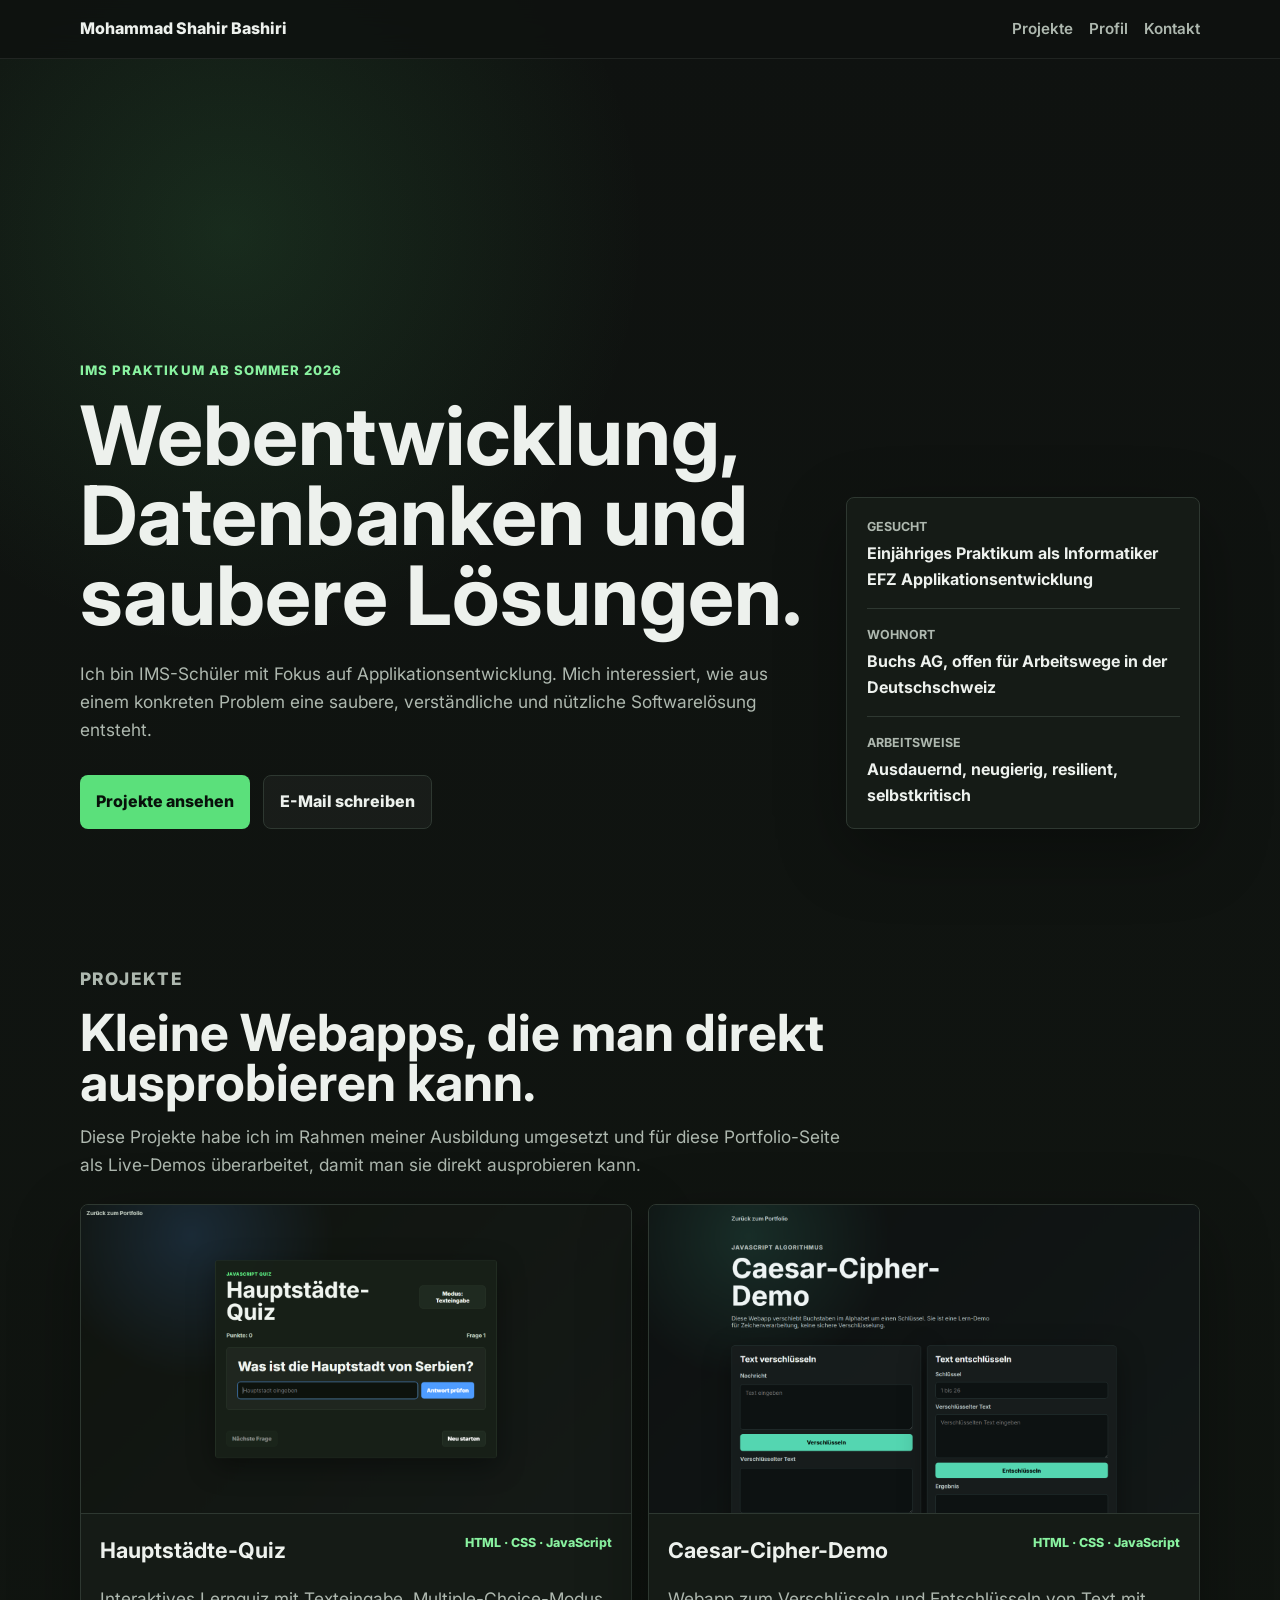
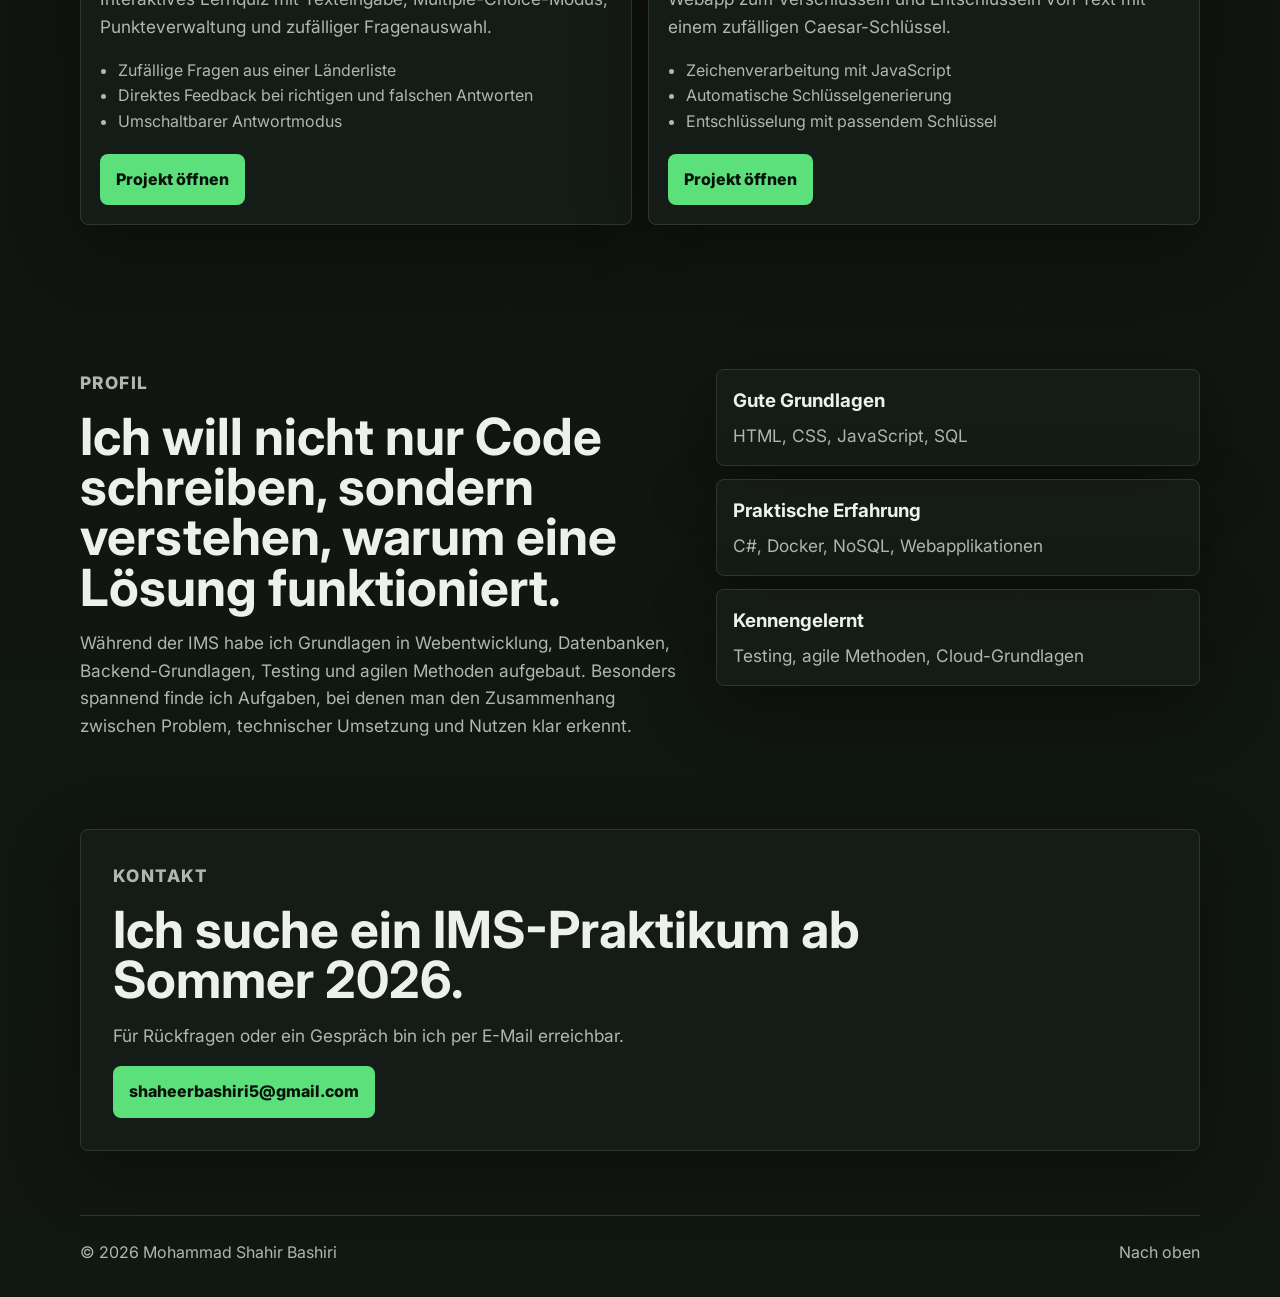
==== index.html @ c8ee30f3 "Portfolio-Webseite erstellen" ====
<!DOCTYPE html>
<html lang="de">
<head>
  <meta charset="UTF-8">
  <meta name="viewport" content="width=device-width, initial-scale=1.0">
  <meta name="description" content="Portfolio von Mohammad Shahir Bashiri, IMS-Schueler mit Fokus auf Applikationsentwicklung, Webentwicklung und Datenbanken.">
  <title>Mohammad Shahir Bashiri | Portfolio</title>
  <link rel="preconnect" href="https://fonts.googleapis.com">
  <link rel="preconnect" href="https://fonts.gstatic.com" crossorigin>
  <link href="https://fonts.googleapis.com/css2?family=Inter:wght@400;500;600;700;800&display=swap" rel="stylesheet">
  <link rel="stylesheet" href="style.css">
</head>
<body>
  <header class="site-header">
    <nav class="nav">
      <a class="brand" href="#start">Mohammad Shahir Bashiri</a>
      <button class="menu-button" type="button" aria-expanded="false" aria-controls="site-menu">Menü</button>
      <div class="nav-links" id="site-menu">
        <a href="#projekte">Projekte</a>
        <a href="#profil">Profil</a>
        <a href="#kontakt">Kontakt</a>
      </div>
    </nav>
  </header>

  <main>
    <section class="hero" id="start">
      <div class="hero-text">
        <p class="eyebrow">IMS Praktikum ab Sommer 2026</p>
        <h1>Webentwicklung, Datenbanken und saubere Lösungen.</h1>
        <p class="lead">
          Ich bin IMS-Schüler mit Fokus auf Applikationsentwicklung. Mich interessiert, wie aus einem konkreten Problem eine saubere, verständliche und nützliche Softwarelösung entsteht.
        </p>
        <div class="hero-actions">
          <a class="button primary" href="#projekte">Projekte ansehen</a>
          <a class="button secondary" href="mailto:shaheerbashiri5@gmail.com">E-Mail schreiben</a>
        </div>
      </div>

      <aside class="profile-panel" aria-label="Kurzprofil">
        <div>
          <span class="panel-label">Gesucht</span>
          <strong>Einjähriges Praktikum als Informatiker EFZ Applikationsentwicklung</strong>
        </div>
        <div>
          <span class="panel-label">Wohnort</span>
          <strong>Buchs AG, offen für Arbeitswege in der Deutschschweiz</strong>
        </div>
        <div>
          <span class="panel-label">Arbeitsweise</span>
          <strong>Ausdauernd, neugierig, resilient, selbstkritisch</strong>
        </div>
      </aside>
    </section>

    <section class="section" id="projekte">
      <div class="section-heading">
        <p class="eyebrow">Projekte</p>
        <h2>Kleine Webapps, die man direkt ausprobieren kann.</h2>
        <p class="section-intro">
          Diese Projekte habe ich im Rahmen meiner Ausbildung umgesetzt und für diese Portfolio-Seite als Live-Demos überarbeitet, damit man sie direkt ausprobieren kann.
        </p>
      </div>

      <div class="project-grid">
        <article class="project-card">
          <img src="assets/hauptstaedte-quiz.png" alt="Screenshot des Hauptstädte-Quiz">
          <div class="project-content">
            <div class="project-topline">
              <h3>Hauptstädte-Quiz</h3>
              <span>HTML · CSS · JavaScript</span>
            </div>
            <p>
              Interaktives Lernquiz mit Texteingabe, Multiple-Choice-Modus, Punkteverwaltung und zufälliger Fragenauswahl.
            </p>
            <ul>
              <li>Zufällige Fragen aus einer Länderliste</li>
              <li>Direktes Feedback bei richtigen und falschen Antworten</li>
              <li>Umschaltbarer Antwortmodus</li>
            </ul>
            <a class="project-link" href="projects/hauptstaedte-quiz/">Projekt öffnen</a>
          </div>
        </article>

        <article class="project-card">
          <img src="assets/caesar-cipher.png" alt="Screenshot der Caesar-Cipher-Demo">
          <div class="project-content">
            <div class="project-topline">
              <h3>Caesar-Cipher-Demo</h3>
              <span>HTML · CSS · JavaScript</span>
            </div>
            <p>
              Webapp zum Verschlüsseln und Entschlüsseln von Text mit einem zufälligen Caesar-Schlüssel.
            </p>
            <ul>
              <li>Zeichenverarbeitung mit JavaScript</li>
              <li>Automatische Schlüsselgenerierung</li>
              <li>Entschlüsselung mit passendem Schlüssel</li>
            </ul>
            <a class="project-link" href="projects/caesar-cipher/">Projekt öffnen</a>
          </div>
        </article>
      </div>
    </section>

    <section class="section split" id="profil">
      <div>
        <p class="eyebrow">Profil</p>
        <h2>Ich will nicht nur Code schreiben, sondern verstehen, warum eine Lösung funktioniert.</h2>
        <p>
          Während der IMS habe ich Grundlagen in Webentwicklung, Datenbanken, Backend-Grundlagen, Testing und agilen Methoden aufgebaut. Besonders spannend finde ich Aufgaben, bei denen man den Zusammenhang zwischen Problem, technischer Umsetzung und Nutzen klar erkennt.
        </p>
      </div>

      <div class="skill-groups">
        <div class="skill-group">
          <h3>Gute Grundlagen</h3>
          <p>HTML, CSS, JavaScript, SQL</p>
        </div>
        <div class="skill-group">
          <h3>Praktische Erfahrung</h3>
          <p>C#, Docker, NoSQL, Webapplikationen</p>
        </div>
        <div class="skill-group">
          <h3>Kennengelernt</h3>
          <p>Testing, agile Methoden, Cloud-Grundlagen</p>
        </div>
      </div>
    </section>

    <section class="section contact" id="kontakt">
      <p class="eyebrow">Kontakt</p>
      <h2>Ich suche ein IMS-Praktikum ab Sommer 2026.</h2>
      <p>
        Für Rückfragen oder ein Gespräch bin ich per E-Mail erreichbar.
      </p>
      <a class="button primary" href="mailto:shaheerbashiri5@gmail.com">shaheerbashiri5@gmail.com</a>
    </section>
  </main>

  <footer class="footer">
    <span>© 2026 Mohammad Shahir Bashiri</span>
    <a href="#start">Nach oben</a>
  </footer>

  <script src="script.js"></script>
</body>
</html>
---- style.css ----
:root {
  color-scheme: dark;
  --bg: #0f1210;
  --panel: #171c18;
  --panel-soft: #1d241f;
  --text: #edf1ed;
  --muted: #aeb8af;
  --line: #2e3831;
  --accent: #5be07b;
  --accent-strong: #89f2a0;
  --shadow: 0 22px 70px rgba(0, 0, 0, 0.32);
}

* {
  box-sizing: border-box;
}

html {
  scroll-behavior: smooth;
}

body {
  margin: 0;
  font-family: Inter, Arial, sans-serif;
  background:
    radial-gradient(circle at 18% 8%, rgba(91, 224, 123, 0.12), transparent 26rem),
    linear-gradient(180deg, #0f1210 0%, #111711 100%);
  color: var(--text);
  line-height: 1.6;
}

img {
  display: block;
  max-width: 100%;
}

a {
  color: inherit;
}

.site-header {
  position: sticky;
  top: 0;
  z-index: 20;
  border-bottom: 1px solid rgba(255, 255, 255, 0.08);
  background: rgba(15, 18, 16, 0.86);
  backdrop-filter: blur(16px);
}

.nav {
  display: flex;
  align-items: center;
  justify-content: space-between;
  gap: 1.5rem;
  width: min(1120px, calc(100% - 32px));
  margin: 0 auto;
  padding: 1rem 0;
}

.brand {
  font-weight: 800;
  text-decoration: none;
}

.nav-links {
  display: flex;
  align-items: center;
  gap: 1rem;
}

.nav-links a {
  color: var(--muted);
  font-size: 0.95rem;
  font-weight: 600;
  text-decoration: none;
}

.nav-links a:hover,
.footer a:hover {
  color: var(--accent-strong);
}

.menu-button {
  display: none;
  border: 1px solid var(--line);
  border-radius: 8px;
  background: var(--panel-soft);
  color: var(--text);
  padding: 0.55rem 0.8rem;
  font: inherit;
  font-weight: 700;
}

.hero,
.section {
  width: min(1120px, calc(100% - 32px));
  margin: 0 auto;
}

.hero {
  display: grid;
  grid-template-columns: minmax(0, 1.35fr) minmax(280px, 0.65fr);
  gap: 2rem;
  align-items: end;
  min-height: calc(100vh - 66px);
  padding: 6rem 0 4rem;
}

.hero h1,
.section h2 {
  margin: 0;
  max-width: 780px;
  font-size: clamp(2.4rem, 6.4vw, 5.3rem);
  line-height: 0.98;
  letter-spacing: 0;
  overflow-wrap: normal;
  word-break: normal;
}

.section h2 {
  font-size: clamp(2rem, 4vw, 3.8rem);
}

.lead,
.section p {
  color: var(--muted);
  font-size: 1.08rem;
}

.lead {
  max-width: 720px;
  margin: 1.5rem 0 0;
}

.eyebrow {
  margin: 0 0 0.9rem;
  color: var(--accent-strong);
  font-size: 0.82rem;
  font-weight: 800;
  letter-spacing: 0.08em;
  text-transform: uppercase;
}

.hero-actions {
  display: flex;
  flex-wrap: wrap;
  gap: 0.8rem;
  margin-top: 2rem;
}

.button,
.project-link {
  display: inline-flex;
  align-items: center;
  justify-content: center;
  border-radius: 8px;
  padding: 0.8rem 1rem;
  font-weight: 800;
  text-decoration: none;
}

.button.primary,
.project-link {
  background: var(--accent);
  color: #08110a;
}

.button.secondary {
  border: 1px solid var(--line);
  color: var(--text);
  background: rgba(255, 255, 255, 0.04);
}

.button:hover,
.project-link:hover {
  transform: translateY(-1px);
}

.profile-panel,
.project-card,
.skill-group,
.contact {
  border: 1px solid var(--line);
  border-radius: 8px;
  background: rgba(23, 28, 24, 0.86);
  box-shadow: var(--shadow);
}

.profile-panel {
  display: grid;
  gap: 1rem;
  padding: 1.2rem;
}

.profile-panel div {
  border-bottom: 1px solid var(--line);
  padding-bottom: 1rem;
}

.profile-panel div:last-child {
  border-bottom: 0;
  padding-bottom: 0;
}

.panel-label {
  display: block;
  margin-bottom: 0.25rem;
  color: var(--muted);
  font-size: 0.78rem;
  font-weight: 700;
  text-transform: uppercase;
}

.profile-panel strong {
  font-size: 1rem;
}

.section {
  padding: 4.5rem 0;
}

.section-heading {
  margin-bottom: 1.6rem;
}

.section-intro {
  max-width: 760px;
  margin: 1rem 0 0;
}

.project-grid {
  display: grid;
  grid-template-columns: repeat(2, minmax(0, 1fr));
  gap: 1rem;
}

.project-card {
  overflow: hidden;
}

.project-card img {
  width: 100%;
  aspect-ratio: 16 / 9;
  object-fit: cover;
  border-bottom: 1px solid var(--line);
}

.project-content {
  padding: 1.2rem;
}

.project-topline {
  display: flex;
  align-items: start;
  justify-content: space-between;
  gap: 1rem;
}

.project-topline h3 {
  margin: 0;
  font-size: 1.35rem;
}

.project-topline span {
  color: var(--accent-strong);
  font-size: 0.78rem;
  font-weight: 800;
  white-space: nowrap;
}

.project-content ul {
  margin: 1rem 0 1.2rem;
  padding-left: 1.1rem;
  color: var(--muted);
}

.split {
  display: grid;
  grid-template-columns: minmax(0, 1fr) minmax(280px, 0.8fr);
  gap: 2rem;
  align-items: start;
}

.skill-groups {
  display: grid;
  gap: 0.8rem;
}

.skill-group {
  padding: 1rem;
}

.skill-group h3 {
  margin: 0 0 0.35rem;
}

.skill-group p {
  margin: 0;
}

.contact {
  margin-bottom: 4rem;
  padding: 2rem;
}

.contact h2 {
  margin-bottom: 1rem;
}

.footer {
  display: flex;
  justify-content: space-between;
  gap: 1rem;
  width: min(1120px, calc(100% - 32px));
  margin: 0 auto;
  border-top: 1px solid var(--line);
  padding: 1.5rem 0 2rem;
  color: var(--muted);
}

.footer a {
  text-decoration: none;
}

@media (max-width: 820px) {
  .menu-button {
    display: inline-flex;
  }

  .nav {
    align-items: flex-start;
  }

  .nav-links {
    display: none;
    position: absolute;
    top: 58px;
    right: 16px;
    left: 16px;
    flex-direction: column;
    align-items: stretch;
    border: 1px solid var(--line);
    border-radius: 8px;
    background: var(--panel);
    padding: 0.8rem;
  }

  .nav-links.is-open {
    display: flex;
  }

  .nav-links a {
    padding: 0.65rem;
  }

  .hero,
  .split,
  .project-grid {
    grid-template-columns: 1fr;
  }

  .hero {
    min-height: auto;
    padding-top: 4rem;
  }

  .project-topline {
    display: block;
  }

  .project-topline span {
    display: block;
    margin-top: 0.35rem;
    white-space: normal;
  }

  .footer {
    flex-direction: column;
  }
}

@media (max-width: 480px) {
  .hero h1 {
    font-size: clamp(1.9rem, 10vw, 2.25rem);
    line-height: 1.02;
    overflow-wrap: normal;
  }

  .hero-actions {
    display: grid;
    grid-template-columns: 1fr;
  }

  .button,
  .project-link {
    width: 100%;
  }
}
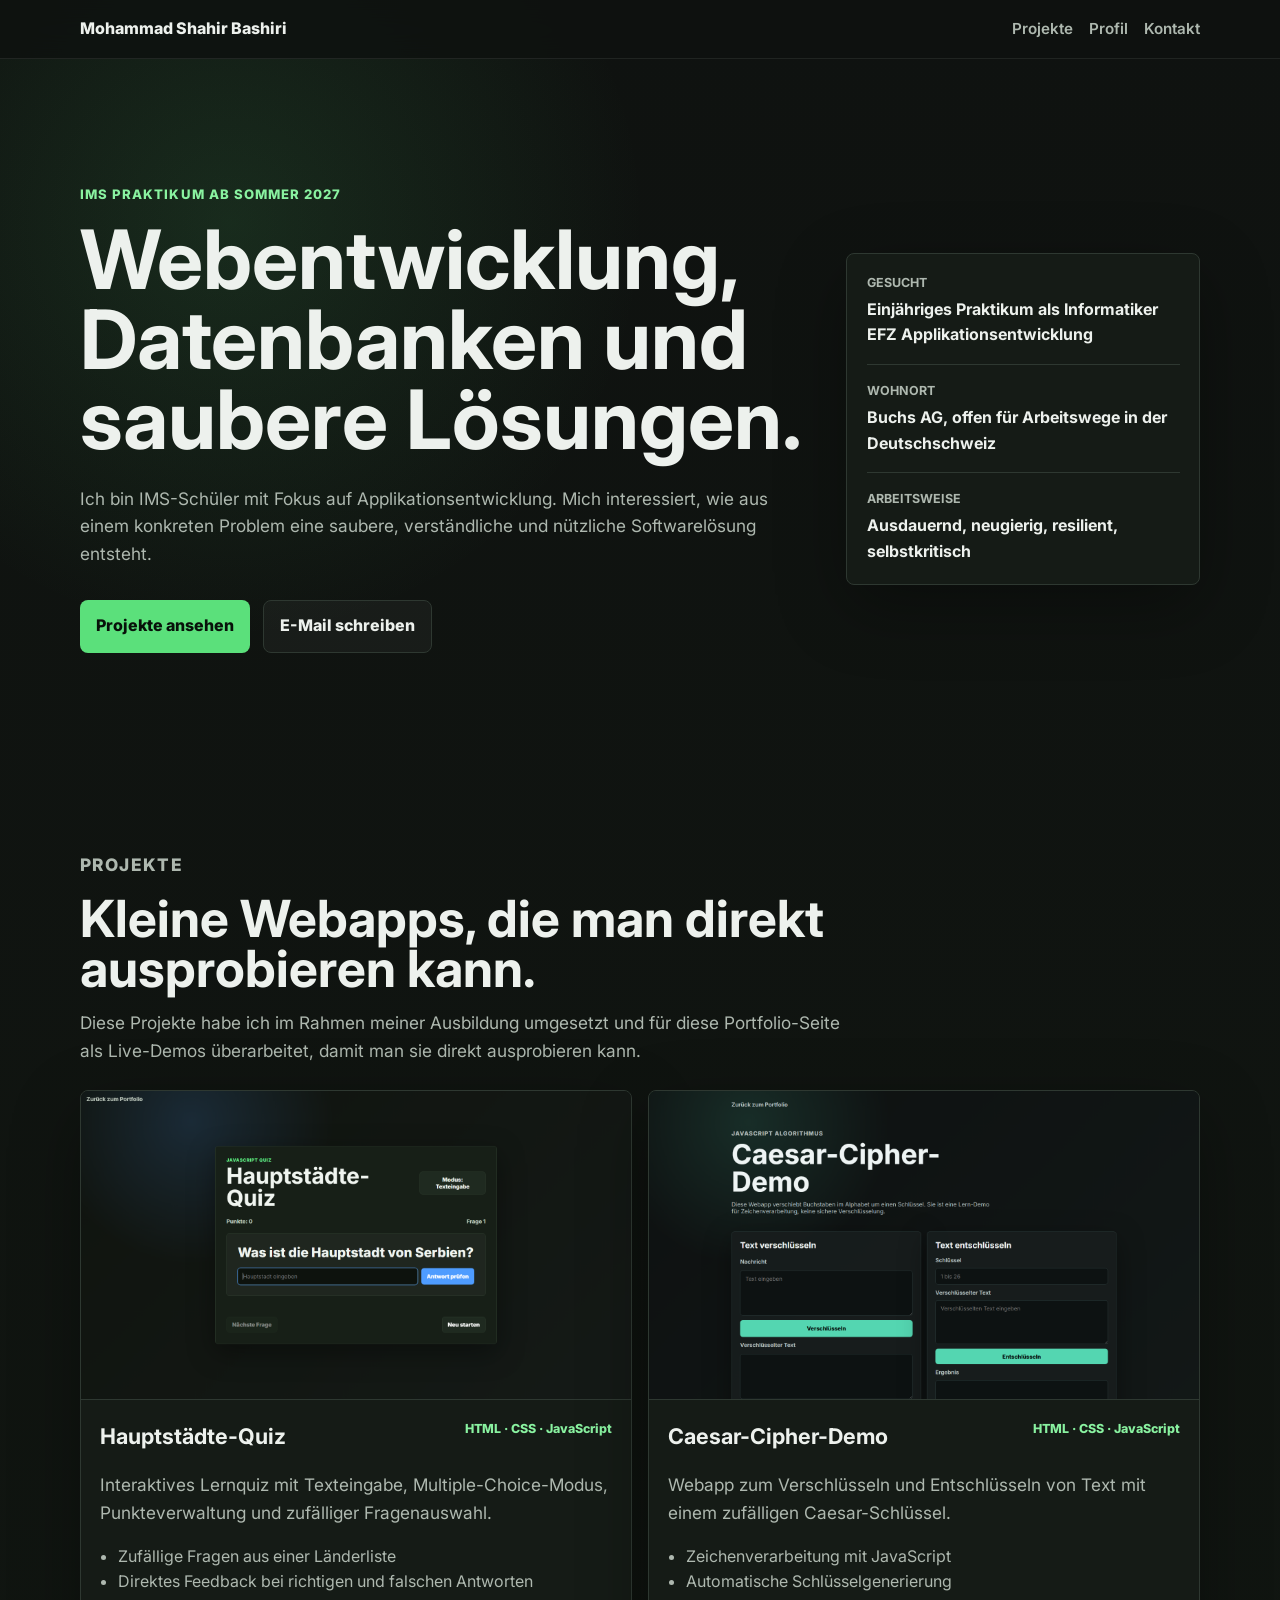
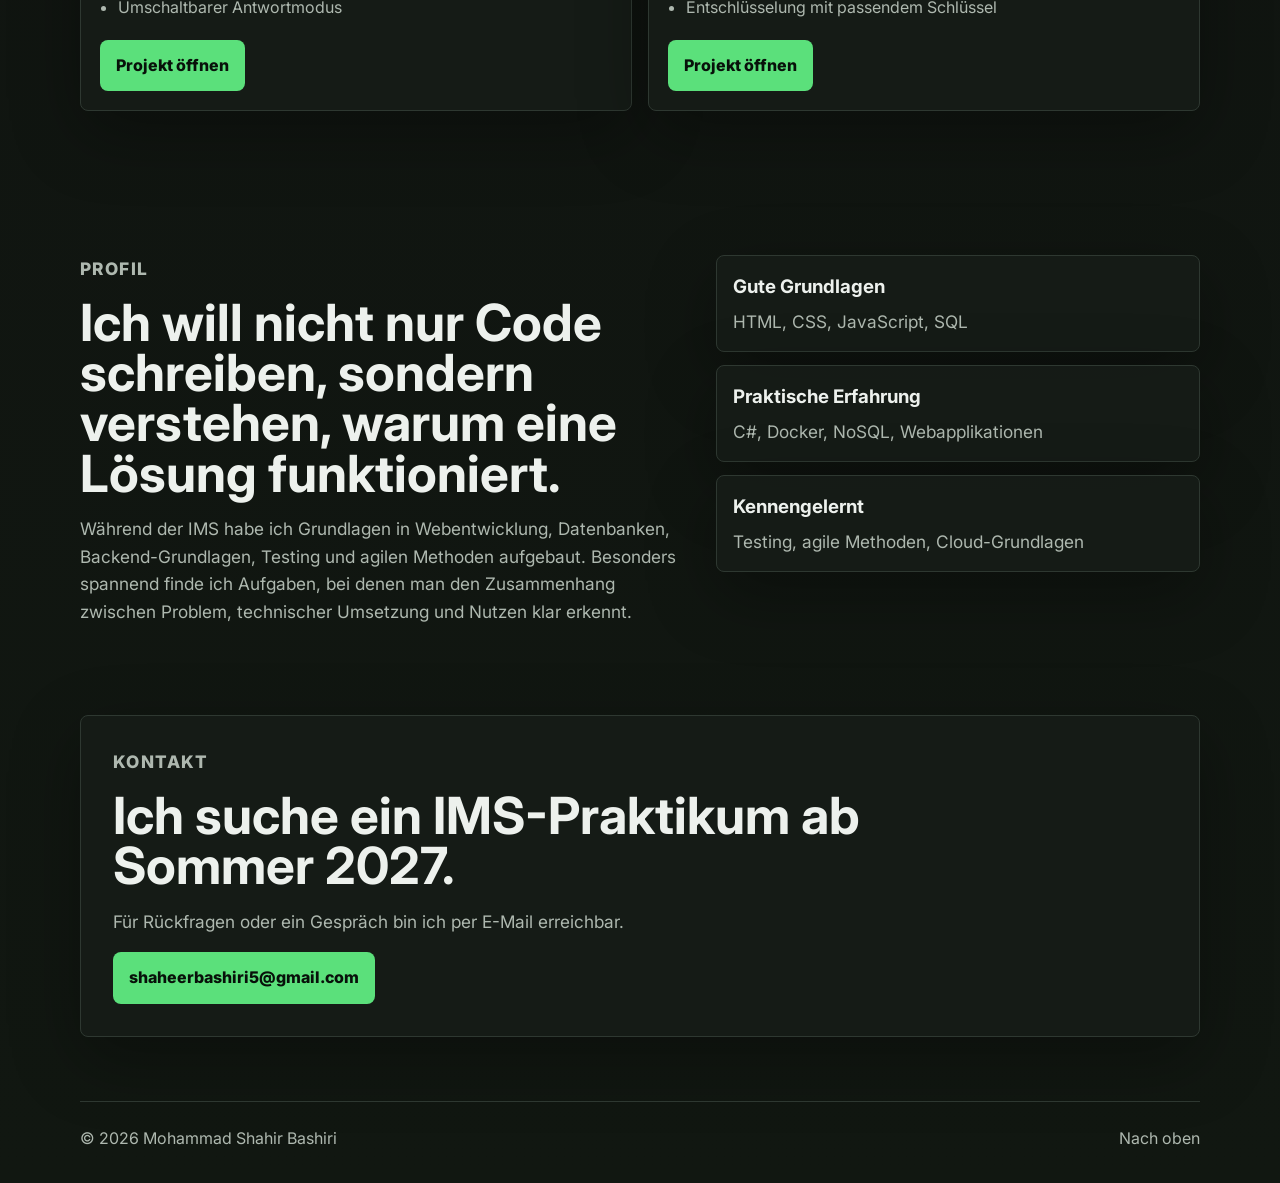
==== commit c7dd8f59: "Update index.html" ====
--- a/index.html
+++ b/index.html
@@ -26,7 +26,7 @@
   <main>
     <section class="hero" id="start">
       <div class="hero-text">
-        <p class="eyebrow">IMS Praktikum ab Sommer 2026</p>
+        <p class="eyebrow">IMS Praktikum ab Sommer 2027</p>
         <h1>Webentwicklung, Datenbanken und saubere Lösungen.</h1>
         <p class="lead">
           Ich bin IMS-Schüler mit Fokus auf Applikationsentwicklung. Mich interessiert, wie aus einem konkreten Problem eine saubere, verständliche und nützliche Softwarelösung entsteht.
@@ -130,7 +130,7 @@
 
     <section class="section contact" id="kontakt">
       <p class="eyebrow">Kontakt</p>
-      <h2>Ich suche ein IMS-Praktikum ab Sommer 2026.</h2>
+      <h2>Ich suche ein IMS-Praktikum ab Sommer 2027.</h2>
       <p>
         Für Rückfragen oder ein Gespräch bin ich per E-Mail erreichbar.
       </p>
--- a/style.css
+++ b/style.css
@@ -101,9 +101,9 @@
   display: grid;
   grid-template-columns: minmax(0, 1.35fr) minmax(280px, 0.65fr);
   gap: 2rem;
-  align-items: end;
-  min-height: calc(100vh - 66px);
-  padding: 6rem 0 4rem;
+  align-items: center;
+  min-height: min(720px, calc(100vh - 66px));
+  padding: 4.5rem 0;
 }
 
 .hero h1,
